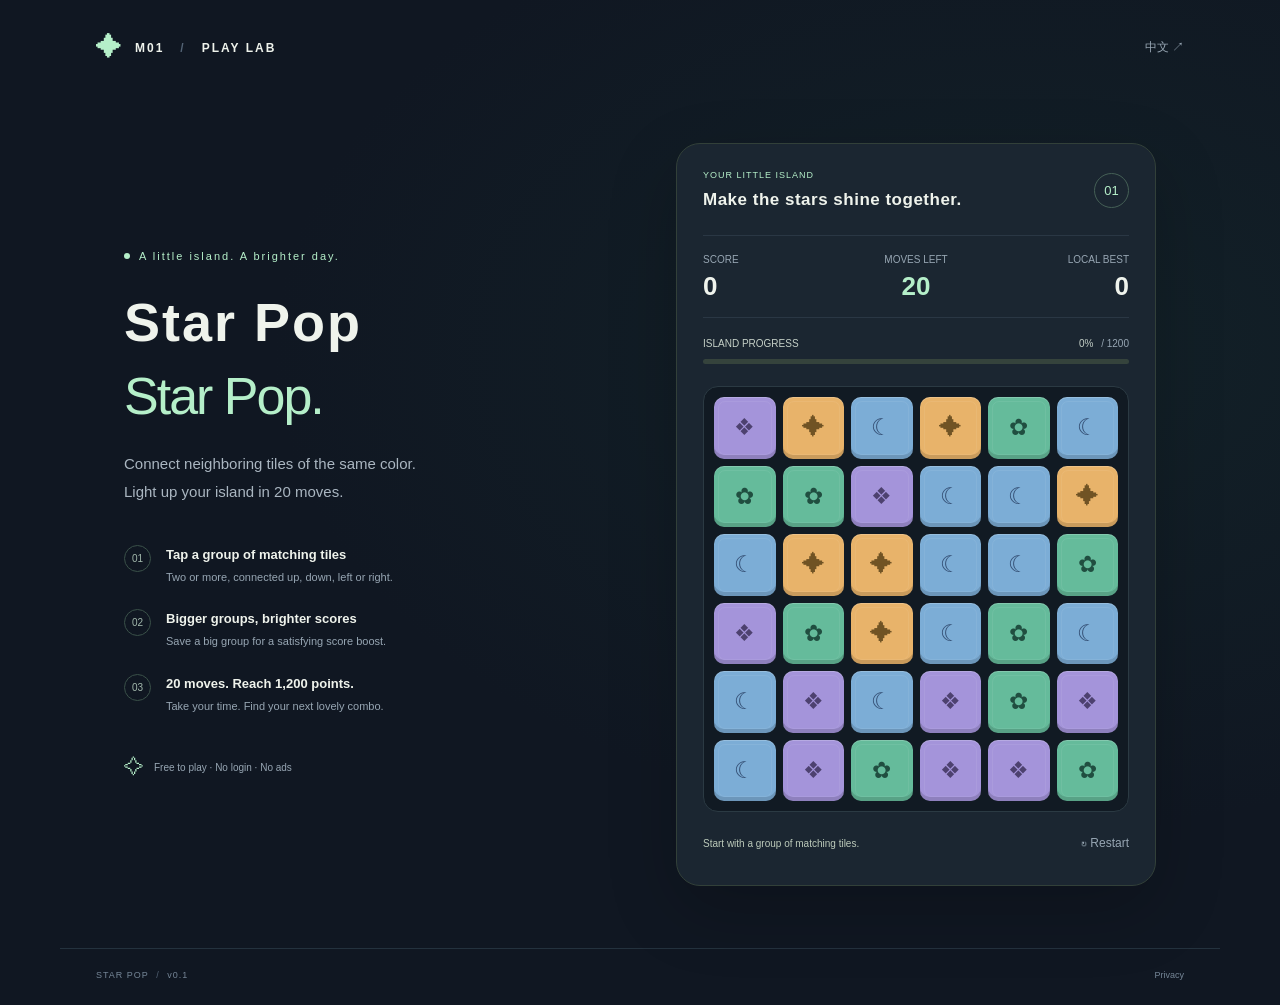
==== index.html @ 1c95a7ca "Publish verified Star Pop 0.1.0 playable preview" ====
<!doctype html>
<html lang="zh-CN">
<head>
  <meta charset="utf-8">
  <meta name="viewport" content="width=device-width,initial-scale=1,viewport-fit=cover">
  <meta name="theme-color" content="#111827">
  <meta name="description" content="Star Pop · 星屿消消：20 步，点亮一座小小星岛。免费浏览器消除试玩。">
  <title>Star Pop · 星屿消消</title>
  <link rel="icon" href="./icon.svg" type="image/svg+xml">
  <link rel="stylesheet" href="./style.css">
</head>
<body>
  <header class="topbar"><a class="brand" href="./"><span class="brand-icon">✦</span> M01 <span class="brand-divider">/</span> PLAY LAB</a><button id="language" class="text-button" aria-label="Switch to English">EN ↗</button></header>
  <main>
    <section class="intro">
      <div class="eyebrow"><span></span> <span data-i18n="eyebrow">一座星岛，一点好心情</span></div>
      <h1><span data-i18n="title">星屿消消</span><em>Star Pop.</em></h1>
      <p class="lead" data-i18n="lead">把相邻的同色星块连在一起，<br>在 20 步里，点亮你的小岛。</p>
      <div class="instructions">
        <div><span class="step">01</span><p><strong data-i18n="how1">点击相邻同色星块</strong><span data-i18n="detail1">至少 2 块即可消除，上下左右相连。</span></p></div>
        <div><span class="step">02</span><p><strong data-i18n="how2">连得越多，分数越高</strong><span data-i18n="detail2">大组消除能让进度条飞快上涨。</span></p></div>
        <div><span class="step">03</span><p><strong data-i18n="how3">20 步，挑战 1200 分</strong><span data-i18n="detail3">不赶时间，找到那一组漂亮的连击。</span></p></div>
      </div>
      <div class="intro-footer"><span class="tiny-star">✧</span><span data-i18n="free">免费试玩 · 无需登录 · 无广告</span></div>
    </section>
    <section class="game" aria-label="Star Pop">
      <div class="game-heading"><div><span class="eyebrow small" data-i18n="island">你的星岛</span><h2 data-i18n="round">让星星连成一片。</h2></div><span class="round-tag">01</span></div>
      <div class="stats"><div><span data-i18n="score">当前分数</span><strong id="score">0</strong></div><div class="moves-stat"><span data-i18n="moves">剩余步数</span><strong id="moves">20</strong></div><div><span data-i18n="best">本机最高</span><strong id="best">0</strong></div></div>
      <div class="progress-label"><span data-i18n="target">点亮目标</span><span><b id="percent">0</b>% <span class="muted">/ 1200</span></span></div>
      <div class="progress" role="progressbar" aria-label="目标进度" aria-valuemin="0" aria-valuemax="1200" aria-valuenow="0"><span id="progress-fill"></span></div>
      <div class="board-wrap"><div id="board" class="board" aria-label="消除棋盘"></div><div id="result" class="result" hidden><span class="result-icon">✦</span><h3 id="result-title"></h3><p id="result-detail"></p><button id="again" class="primary" data-i18n="again">再点亮一座岛</button></div></div>
      <div class="game-bottom"><span id="message" role="status" aria-live="polite"></span><button id="restart" class="text-button" data-i18n="restart">↻ 重新开始</button></div>
    </section>
  </main>
  <footer><span>STAR POP <span class="brand-divider">/</span> v0.1</span><a href="./privacy.html" data-i18n="privacy">隐私说明</a></footer>
  <script type="module" src="./app.mjs"></script>
</body>
</html>
---- style.css ----
:root{color-scheme:dark;--bg:#101722;--ink:#eff3ec;--muted:#97a6b3;--mint:#b5efc9;--line:#2a3744;font-family:Inter,"Segoe UI","Microsoft YaHei",sans-serif}*{box-sizing:border-box}body{margin:0;background:radial-gradient(ellipse at 80% 35%,#17363455,transparent 52%),var(--bg);color:var(--ink);min-height:100svh}button,a{-webkit-tap-highlight-color:transparent}button{font:inherit;cursor:pointer}a{color:inherit;text-decoration:none}.topbar,footer{max-width:1160px;margin:auto;display:flex;align-items:center;justify-content:space-between;padding:30px 36px}.brand{font-size:12px;font-weight:700;letter-spacing:2px;display:flex;align-items:center;gap:12px}.brand-icon{font-size:25px;color:var(--mint)}.brand-divider{color:#536375;padding:0 4px}.text-button{background:none;border:0;color:var(--muted);font-size:12px;padding:9px 0}.text-button:hover{color:var(--mint)}button:focus-visible,a:focus-visible{outline:2px solid var(--mint);outline-offset:4px}main{max-width:1088px;margin:48px auto 62px;display:grid;grid-template-columns:1fr 480px;gap:70px;align-items:center;padding:0 28px}.eyebrow{font-size:11px;letter-spacing:2px;color:var(--mint);display:flex;align-items:center;gap:9px}.eyebrow>span:first-child:empty{width:6px;height:6px;border-radius:50%;background:var(--mint)}h1{font-size:54px;line-height:1.25;font-weight:650;letter-spacing:2px;margin:27px 0 21px}h1 em{display:block;font-size:52px;font-weight:350;letter-spacing:-2px;color:var(--mint);font-style:normal;margin-top:7px}.lead{font-size:15px;line-height:1.9;color:#aab6c1;margin:0}.instructions{margin-top:38px;display:grid;gap:23px}.instructions>div{display:flex;align-items:flex-start;gap:15px}.step{font-size:10px;color:#a2b8ac;border:1px solid #3a5149;width:27px;height:27px;border-radius:50%;display:grid;place-items:center;flex-shrink:0}.instructions p{margin:2px 0 0}.instructions strong{font-size:13px;font-weight:550;display:block}.instructions p>span{font-size:11px;color:var(--muted);display:block;margin-top:7px;line-height:1.6}.intro-footer{display:flex;align-items:center;gap:10px;margin-top:40px;font-size:10px;color:var(--muted)}.tiny-star{color:var(--mint);font-size:20px}.game{background:#1b2631;border:1px solid #324039;border-radius:24px;padding:26px;box-shadow:0 24px 70px #0003}.game-heading{display:flex;align-items:center;justify-content:space-between;margin-bottom:25px}.small{font-size:9px;letter-spacing:1px}h2{font-size:17px;font-weight:550;margin:10px 0 0;letter-spacing:.5px}.round-tag{font-size:13px;color:var(--mint);border:1px solid #456056;width:35px;height:35px;border-radius:50%;display:grid;place-items:center}.stats{display:grid;grid-template-columns:1fr 1fr 1fr;padding:18px 0;border-top:1px solid var(--line);border-bottom:1px solid var(--line)}.stats>div{display:flex;flex-direction:column;gap:8px;text-align:center}.stats>div:first-child{text-align:left}.stats>div:last-child{text-align:right}.stats span{color:var(--muted);font-size:10px}.stats strong{font-size:26px;font-weight:550;font-variant-numeric:tabular-nums;line-height:1}.moves-stat strong{color:var(--mint)}.progress-label{display:flex;justify-content:space-between;font-size:10px;margin:20px 0 10px;color:#c5d0c7}.progress-label b{font-weight:500}.muted{color:var(--muted);margin-left:5px}.progress{height:5px;border-radius:5px;background:#35433c;margin-bottom:22px;overflow:hidden}.progress>span{height:100%;display:block;background:var(--mint);width:0;transition:width .35s;border-radius:5px}.board-wrap{position:relative}.board{display:grid;grid-template-columns:repeat(6,1fr);gap:7px;padding:10px;background:#111a23;border:1px solid #2b3a43;border-radius:15px}.tile{aspect-ratio:1;border:0;border-radius:10px;display:grid;place-items:center;position:relative;transition:transform .12s,filter .12s;color:#fff;font-size:23px;box-shadow:inset 0 -4px 0 #0002,inset 0 1px 0 #fff3;touch-action:manipulation}.tile::after{content:"";position:absolute;inset:4px;border:1px solid #fff1;border-radius:7px}.tile[data-color="0"]{background:#65bb9b;color:#204e40}.tile[data-color="1"]{background:#e8b36a;color:#705324}.tile[data-color="2"]{background:#a494da;color:#4d416f}.tile[data-color="3"]{background:#7cadd6;color:#344f74}.tile:hover:not(:disabled){filter:brightness(1.15);transform:translateY(-2px)}.tile.highlight{filter:brightness(1.22)}.tile.popping{animation:pop .15s ease-in forwards}.tile:disabled{cursor:default}.tile.invalid{animation:shake .25s}.game-bottom{display:flex;align-items:center;justify-content:space-between;gap:10px;padding-top:15px;min-height:42px}#message{font-size:10px;color:#bdcbbb;line-height:1.5;flex:1}.result{position:absolute;inset:0;background:#111e2ded;border:1px solid #627669;border-radius:15px;display:flex;flex-direction:column;justify-content:center;align-items:center;text-align:center;padding:20px;backdrop-filter:blur(8px)}[hidden]{display:none!important}.result-icon{font-size:52px;color:var(--mint)}.result h3{font-size:22px;font-weight:600;margin:18px 0 8px}.result p{font-size:12px;color:#b6c4bd;line-height:1.8;margin:0 0 24px}.primary{color:#17372b;background:var(--mint);border:0;border-radius:9px;padding:12px 24px;font-size:12px;font-weight:600}.primary:hover{background:#d4f6df}footer{color:#758697;font-size:9px;letter-spacing:1px;border-top:1px solid #24323e;padding-top:21px;padding-bottom:25px}footer a{letter-spacing:0}footer a:hover{color:var(--mint)}@keyframes pop{to{transform:scale(.15);opacity:0}}@keyframes shake{25%,75%{transform:translateX(3px)}50%{transform:translateX(-3px)}}@media(max-width:850px){main{gap:30px;grid-template-columns:1fr 420px;margin-top:24px}h1{font-size:38px}h1 em{font-size:40px}.game{padding:20px}.instructions{gap:17px}}@media(max-width:700px){.topbar{padding:19px 22px}.brand{font-size:10px;gap:8px}main{display:flex;flex-direction:column;gap:24px;margin:13px auto 30px;padding:0 16px;max-width:480px}.intro{width:100%}h1{font-size:30px;margin:14px 0 9px;display:flex;align-items:baseline;gap:15px;letter-spacing:1px}h1 em{font-size:29px;letter-spacing:-1px;margin:0}.lead{font-size:12px;line-height:1.8}.lead br{display:none}.instructions,.intro-footer{display:none}.game{width:100%;padding:18px;border-radius:19px}.game-heading{margin-bottom:18px}.stats{padding:15px 0}.stats strong{font-size:23px}.progress-label{margin-top:16px}.progress{margin-bottom:17px}.tile{font-size:22px}.board{gap:6px;padding:8px}footer{padding:17px 22px}}@media(prefers-reduced-motion:reduce){*,*::before,*::after{animation:none!important;transition:none!important}}
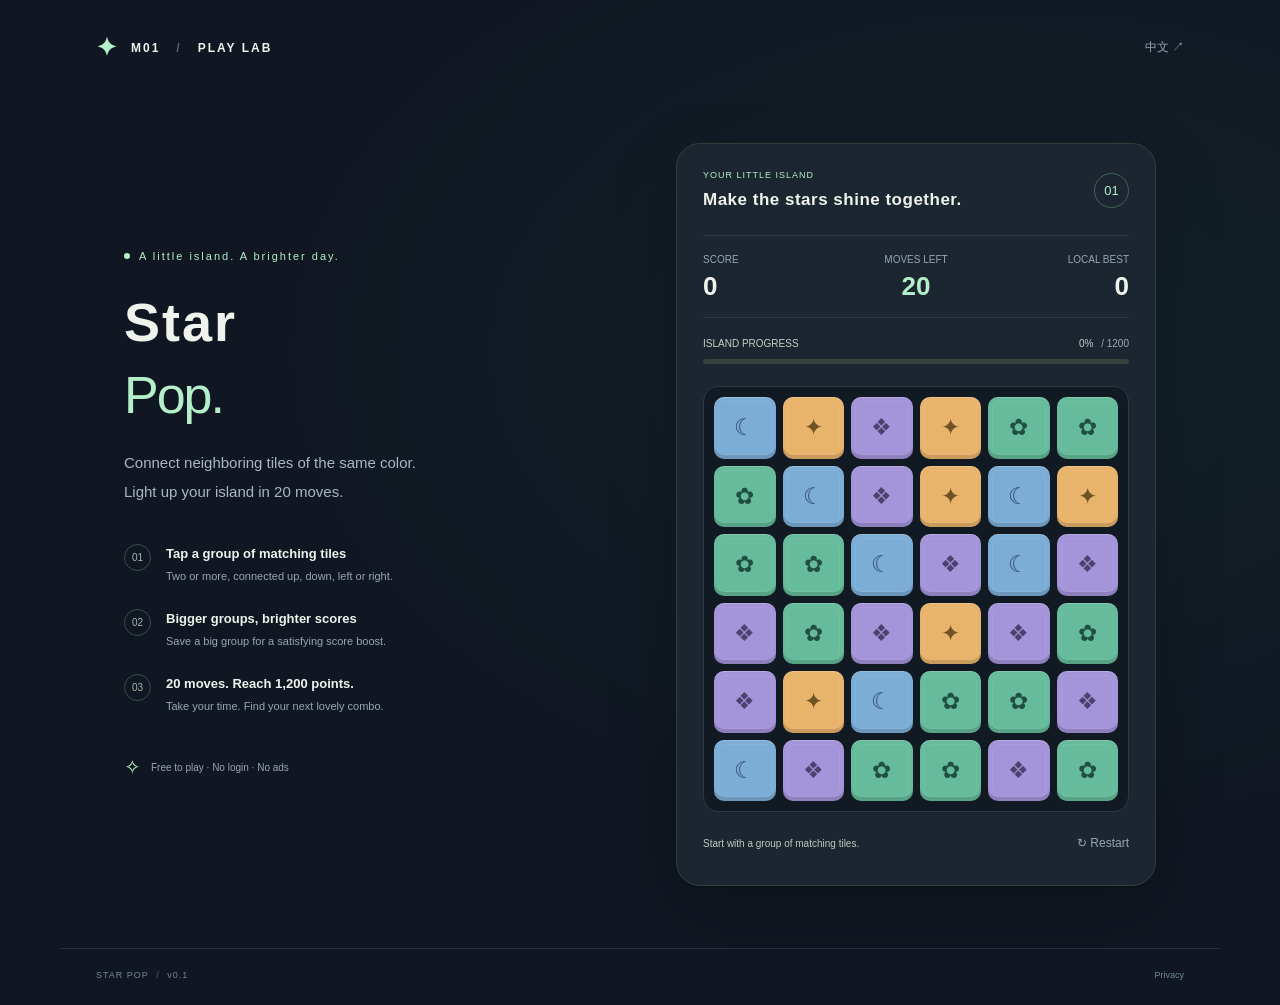
==== commit fea4f2ed: "Make Star Pop English-first and remember language choice" ====
--- a/index.html
+++ b/index.html
@@ -1,38 +1,38 @@
-<!doctype html>
-<html lang="zh-CN">
-<head>
-  <meta charset="utf-8">
-  <meta name="viewport" content="width=device-width,initial-scale=1,viewport-fit=cover">
-  <meta name="theme-color" content="#111827">
-  <meta name="description" content="Star Pop · 星屿消消：20 步，点亮一座小小星岛。免费浏览器消除试玩。">
-  <title>Star Pop · 星屿消消</title>
-  <link rel="icon" href="./icon.svg" type="image/svg+xml">
-  <link rel="stylesheet" href="./style.css">
-</head>
-<body>
-  <header class="topbar"><a class="brand" href="./"><span class="brand-icon">✦</span> M01 <span class="brand-divider">/</span> PLAY LAB</a><button id="language" class="text-button" aria-label="Switch to English">EN ↗</button></header>
-  <main>
-    <section class="intro">
-      <div class="eyebrow"><span></span> <span data-i18n="eyebrow">一座星岛，一点好心情</span></div>
-      <h1><span data-i18n="title">星屿消消</span><em>Star Pop.</em></h1>
-      <p class="lead" data-i18n="lead">把相邻的同色星块连在一起，<br>在 20 步里，点亮你的小岛。</p>
-      <div class="instructions">
-        <div><span class="step">01</span><p><strong data-i18n="how1">点击相邻同色星块</strong><span data-i18n="detail1">至少 2 块即可消除，上下左右相连。</span></p></div>
-        <div><span class="step">02</span><p><strong data-i18n="how2">连得越多，分数越高</strong><span data-i18n="detail2">大组消除能让进度条飞快上涨。</span></p></div>
-        <div><span class="step">03</span><p><strong data-i18n="how3">20 步，挑战 1200 分</strong><span data-i18n="detail3">不赶时间，找到那一组漂亮的连击。</span></p></div>
-      </div>
-      <div class="intro-footer"><span class="tiny-star">✧</span><span data-i18n="free">免费试玩 · 无需登录 · 无广告</span></div>
-    </section>
-    <section class="game" aria-label="Star Pop">
-      <div class="game-heading"><div><span class="eyebrow small" data-i18n="island">你的星岛</span><h2 data-i18n="round">让星星连成一片。</h2></div><span class="round-tag">01</span></div>
-      <div class="stats"><div><span data-i18n="score">当前分数</span><strong id="score">0</strong></div><div class="moves-stat"><span data-i18n="moves">剩余步数</span><strong id="moves">20</strong></div><div><span data-i18n="best">本机最高</span><strong id="best">0</strong></div></div>
-      <div class="progress-label"><span data-i18n="target">点亮目标</span><span><b id="percent">0</b>% <span class="muted">/ 1200</span></span></div>
-      <div class="progress" role="progressbar" aria-label="目标进度" aria-valuemin="0" aria-valuemax="1200" aria-valuenow="0"><span id="progress-fill"></span></div>
-      <div class="board-wrap"><div id="board" class="board" aria-label="消除棋盘"></div><div id="result" class="result" hidden><span class="result-icon">✦</span><h3 id="result-title"></h3><p id="result-detail"></p><button id="again" class="primary" data-i18n="again">再点亮一座岛</button></div></div>
-      <div class="game-bottom"><span id="message" role="status" aria-live="polite"></span><button id="restart" class="text-button" data-i18n="restart">↻ 重新开始</button></div>
-    </section>
-  </main>
-  <footer><span>STAR POP <span class="brand-divider">/</span> v0.1</span><a href="./privacy.html" data-i18n="privacy">隐私说明</a></footer>
-  <script type="module" src="./app.mjs"></script>
-</body>
-</html>
+<!doctype html>
+<html lang="en">
+<head>
+  <meta charset="utf-8">
+  <meta name="viewport" content="width=device-width,initial-scale=1,viewport-fit=cover">
+  <meta name="theme-color" content="#111827">
+  <meta name="description" content="A calm color-matching puzzle. Clear connected tiles and reach 1,200 points in 20 moves. Free browser game for desktop and mobile.">
+  <title>Star Pop</title>
+  <link rel="icon" href="./icon.svg" type="image/svg+xml">
+  <link rel="stylesheet" href="./style.css">
+</head>
+<body>
+  <header class="topbar"><a class="brand" href="./"><span class="brand-icon">✦</span> M01 <span class="brand-divider">/</span> PLAY LAB</a><button id="language" class="text-button" aria-label="切换到中文">中文 ↗</button></header>
+  <main>
+    <section class="intro">
+      <div class="eyebrow"><span></span> <span data-i18n="eyebrow">A little island. A brighter day.</span></div>
+      <h1><span data-i18n="title">Star</span><em id="title-accent">Pop.</em></h1>
+      <p class="lead" data-i18n="lead">Connect neighboring tiles of the same color.<br> Light up your island in 20 moves.</p>
+      <div class="instructions">
+        <div><span class="step">01</span><p><strong data-i18n="how1">Tap a group of matching tiles</strong><span data-i18n="detail1">Two or more, connected up, down, left or right.</span></p></div>
+        <div><span class="step">02</span><p><strong data-i18n="how2">Bigger groups, brighter scores</strong><span data-i18n="detail2">Save a big group for a satisfying score boost.</span></p></div>
+        <div><span class="step">03</span><p><strong data-i18n="how3">20 moves. Reach 1,200 points.</strong><span data-i18n="detail3">Take your time. Find your next lovely combo.</span></p></div>
+      </div>
+      <div class="intro-footer"><span class="tiny-star">✧</span><span data-i18n="free">Free to play · No login · No ads</span></div>
+    </section>
+    <section class="game" aria-label="Star Pop">
+      <div class="game-heading"><div><span class="eyebrow small" data-i18n="island">YOUR LITTLE ISLAND</span><h2 data-i18n="round">Make the stars shine together.</h2></div><span class="round-tag">01</span></div>
+      <div class="stats"><div><span data-i18n="score">SCORE</span><strong id="score">0</strong></div><div class="moves-stat"><span data-i18n="moves">MOVES LEFT</span><strong id="moves">20</strong></div><div><span data-i18n="best">LOCAL BEST</span><strong id="best">0</strong></div></div>
+      <div class="progress-label"><span data-i18n="target">ISLAND PROGRESS</span><span><b id="percent">0</b>% <span class="muted">/ 1200</span></span></div>
+      <div class="progress" role="progressbar" aria-label="Goal progress" aria-valuemin="0" aria-valuemax="1200" aria-valuenow="0"><span id="progress-fill"></span></div>
+      <div class="board-wrap"><div id="board" class="board" aria-label="Game board"></div><div id="result" class="result" hidden><span class="result-icon">✦</span><h3 id="result-title"></h3><p id="result-detail"></p><button id="again" class="primary" data-i18n="again">Light up another island</button></div></div>
+      <div class="game-bottom"><span id="message" role="status" aria-live="polite"></span><button id="restart" class="text-button" data-i18n="restart">↻ Restart</button></div>
+    </section>
+  </main>
+  <footer><span>STAR POP <span class="brand-divider">/</span> v0.1</span><a href="./privacy.html" data-i18n="privacy">Privacy</a></footer>
+  <script type="module" src="./app.mjs"></script>
+</body>
+</html>
